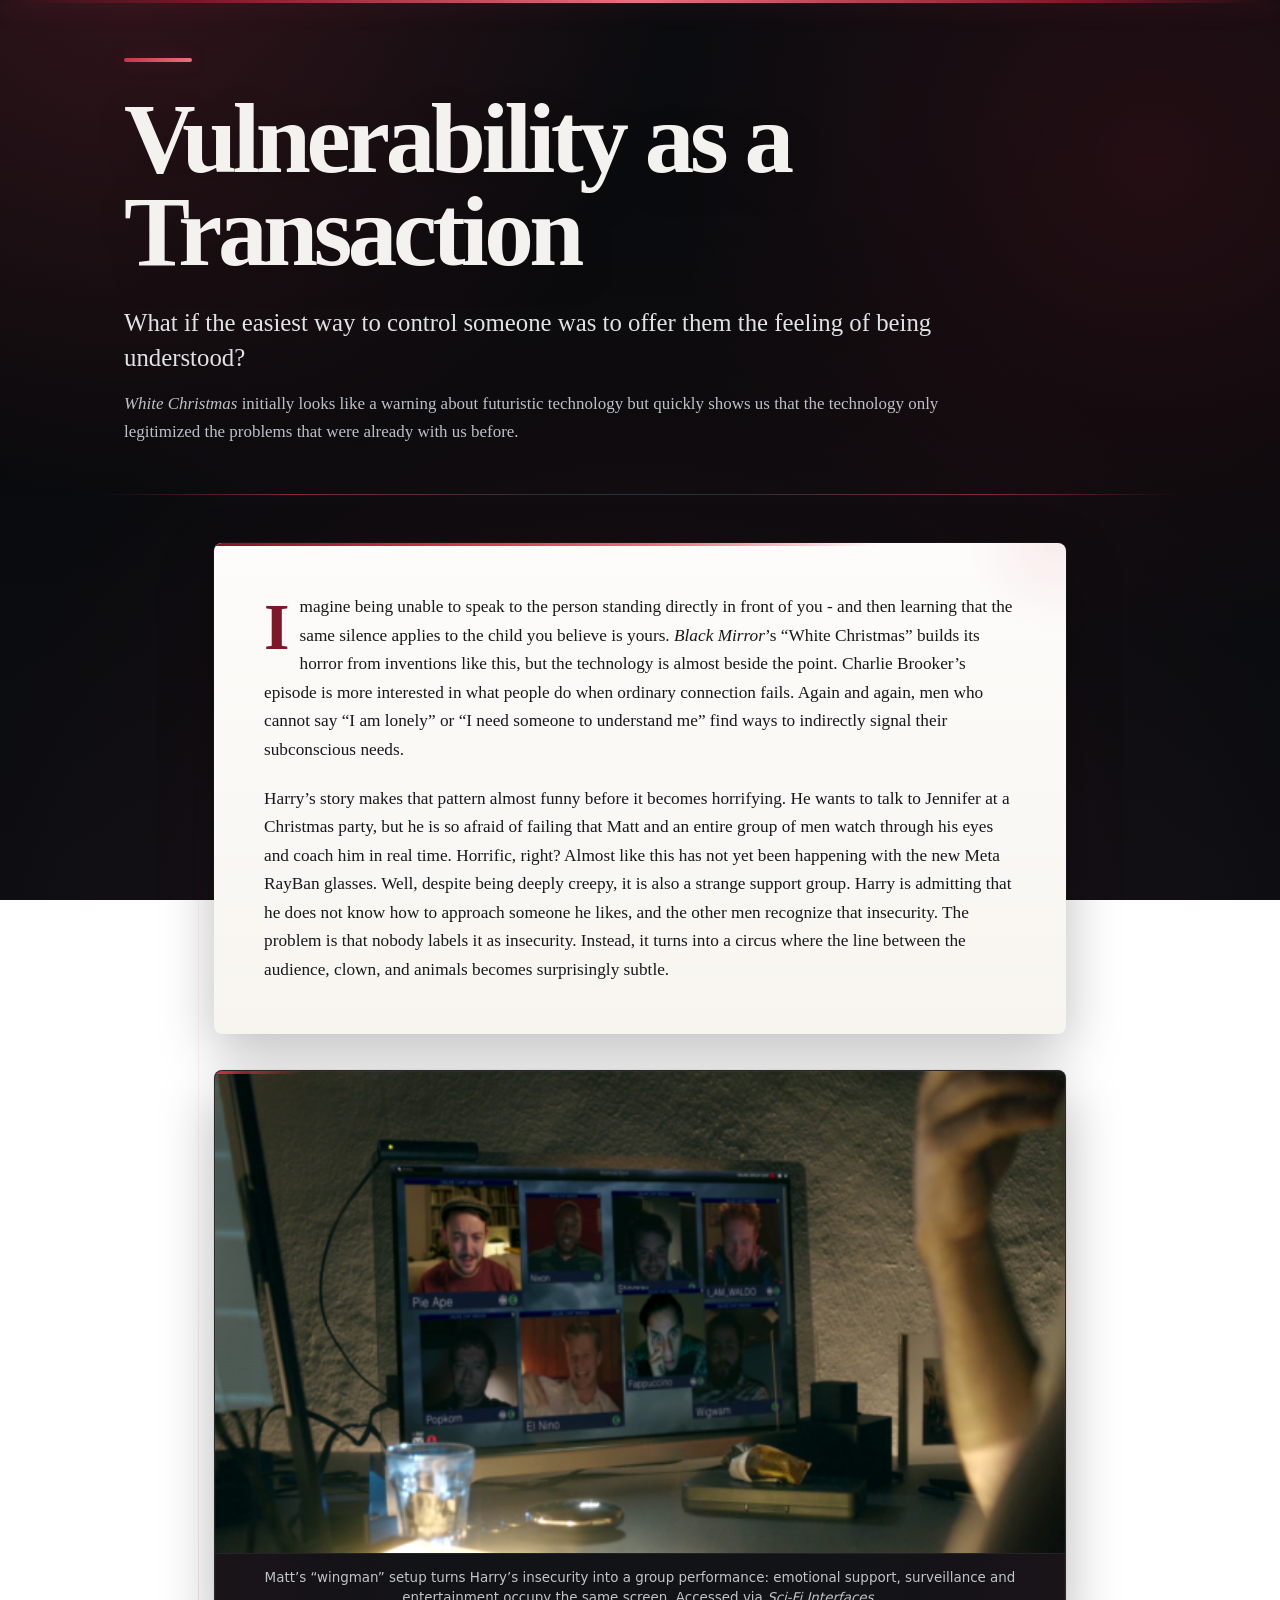
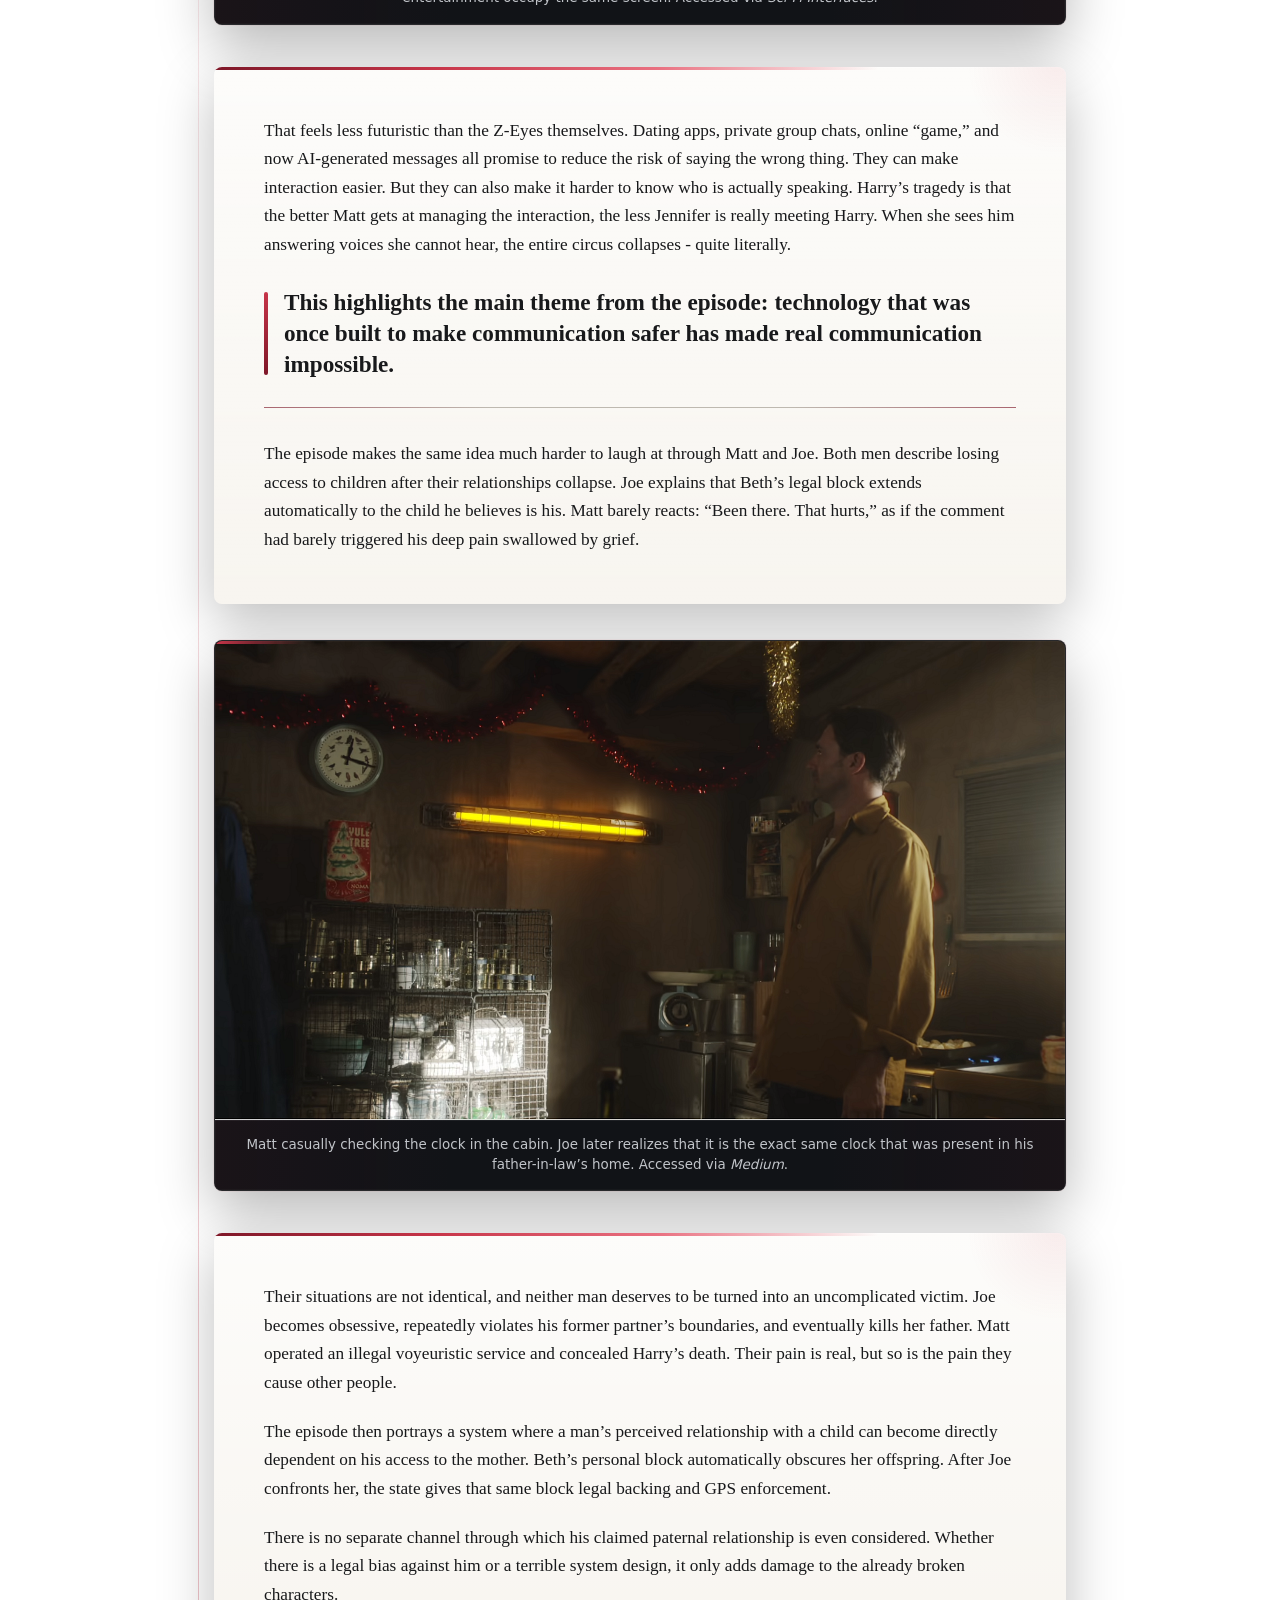
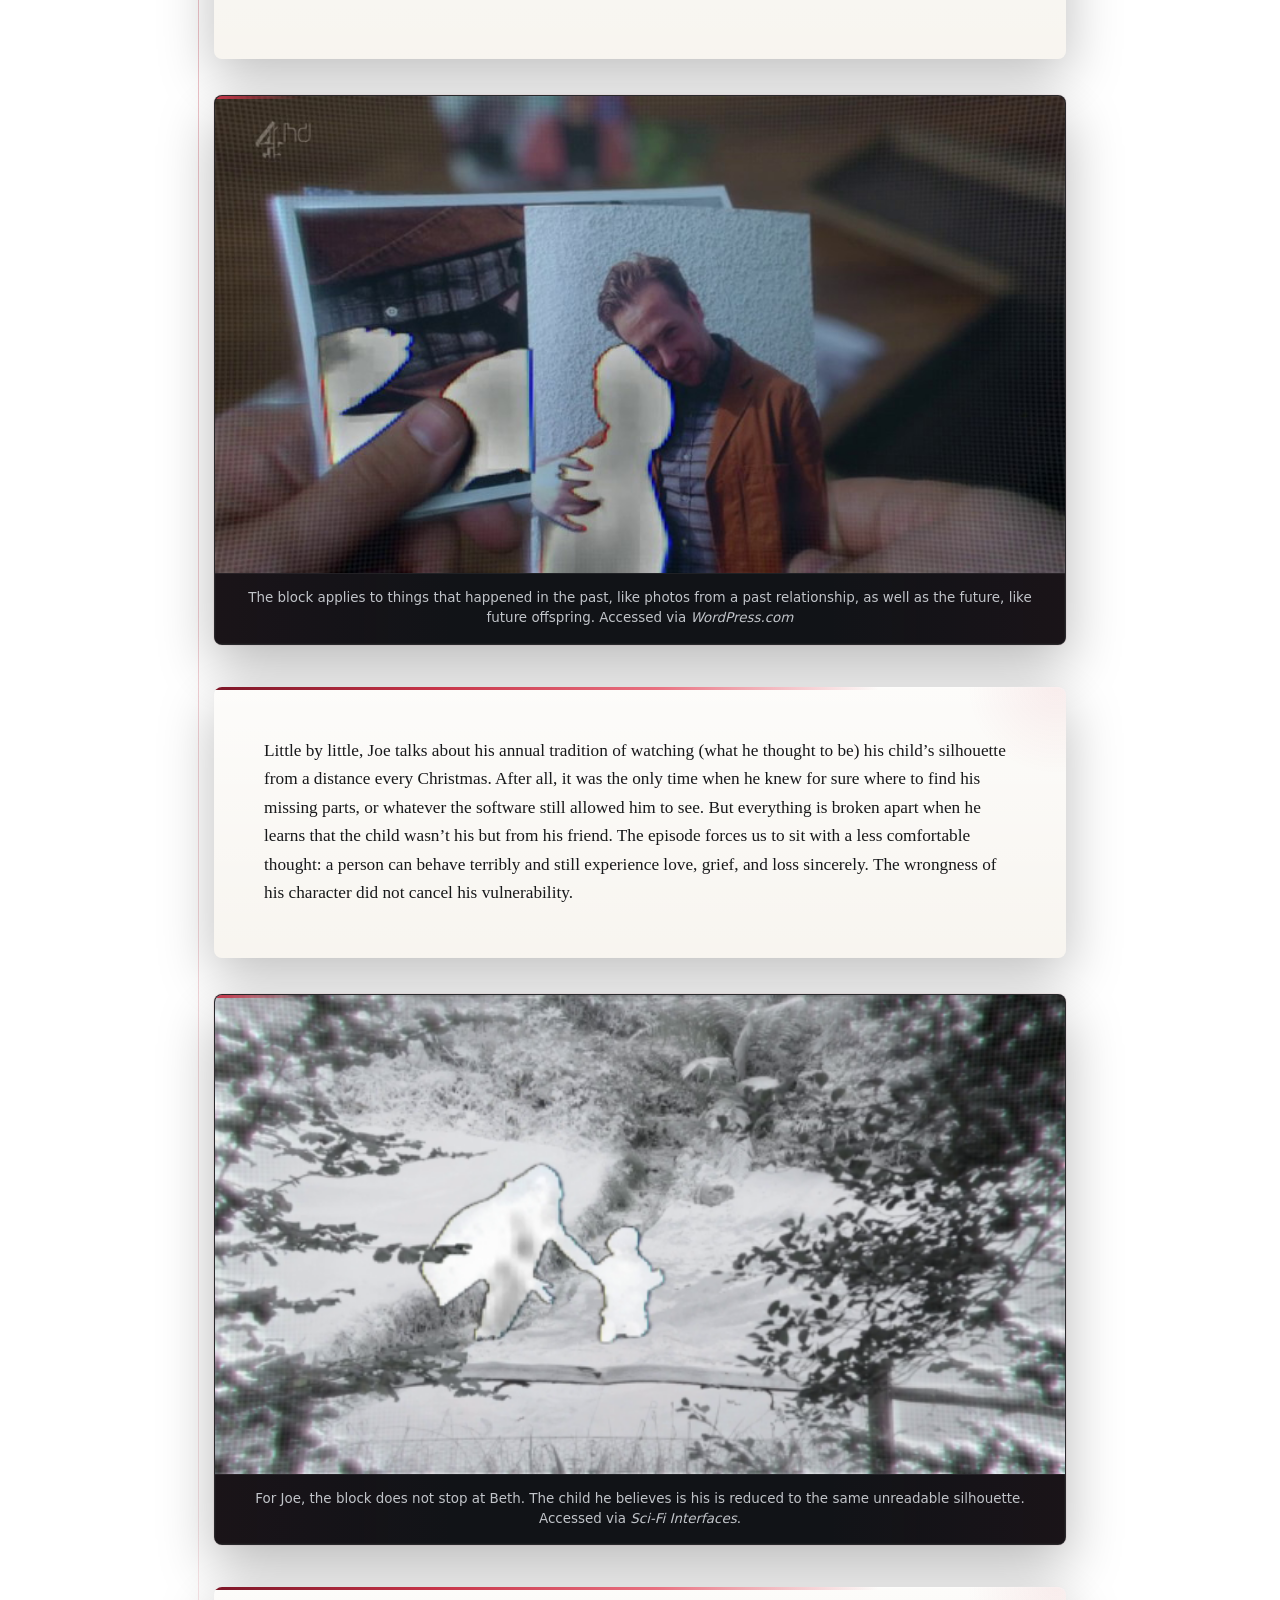
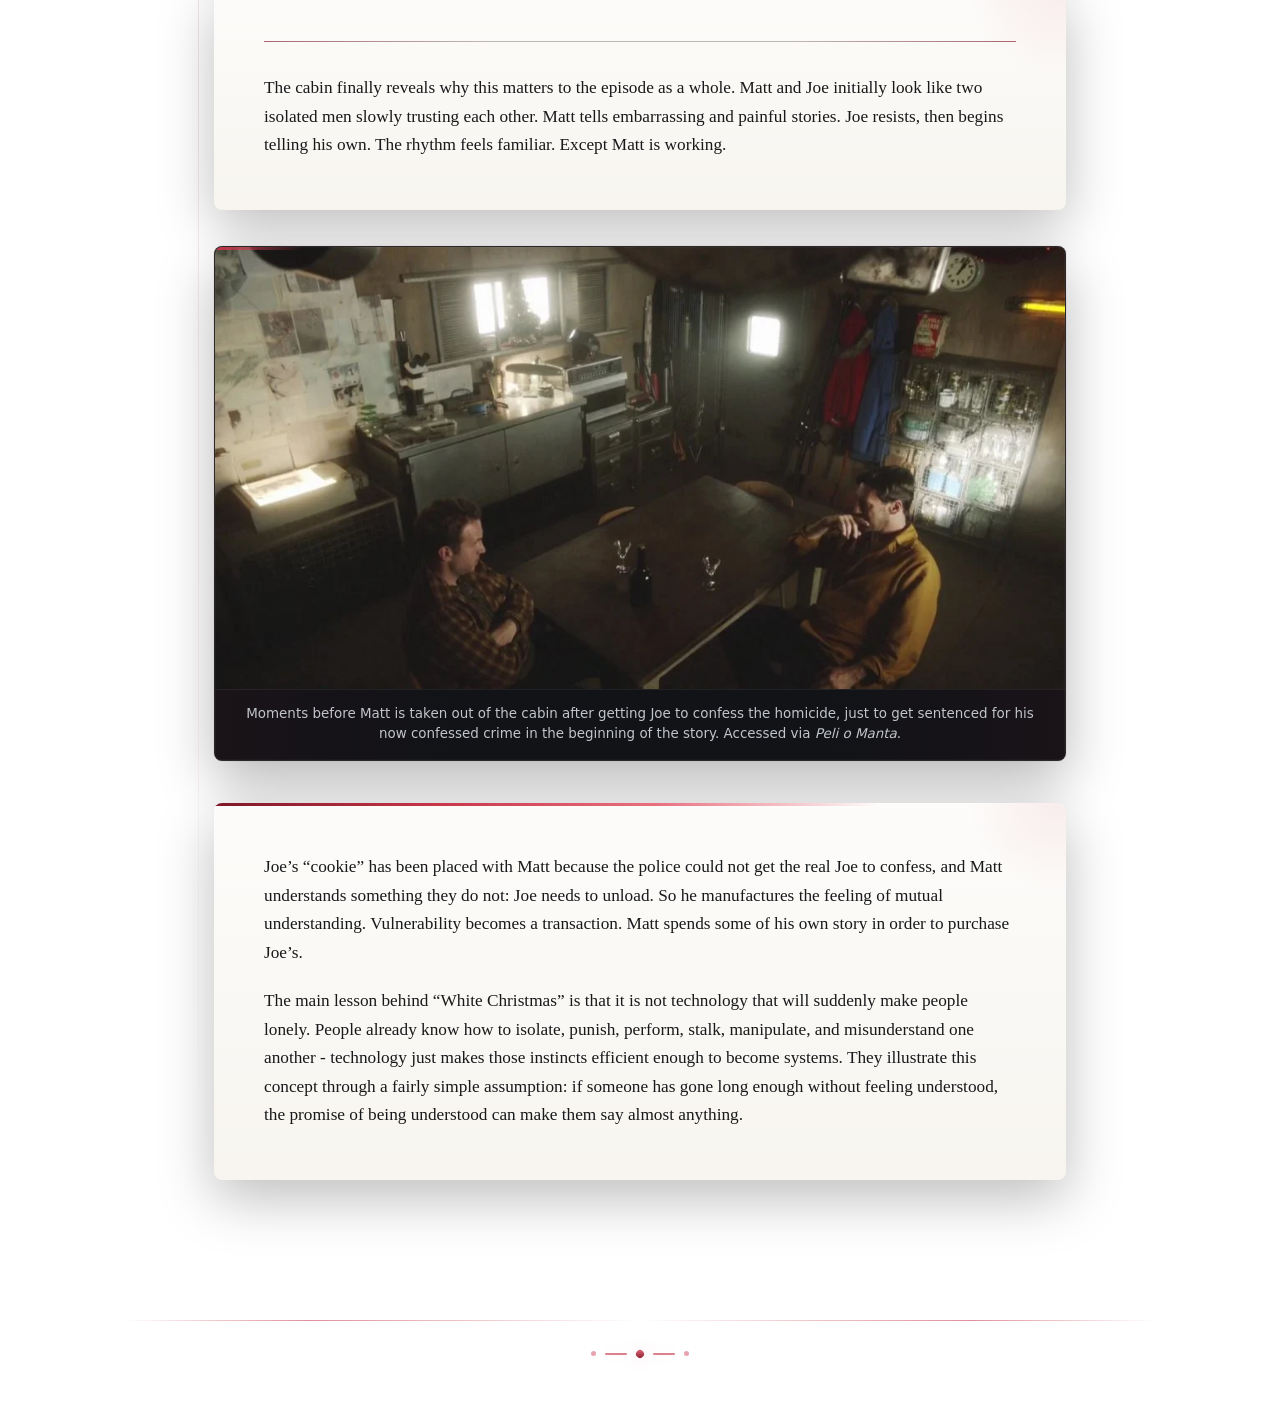
==== index.html @ bd037bde "Publish White Christmas film review" ====
<!doctype html>
<html lang="en">
<head>
<meta charset="utf-8">
<meta name="viewport" content="width=device-width,initial-scale=1">
<title>Vulnerability as a Transaction</title>
<style>
:root {
  --bg:#090a0c;
  --bg-2:#111216;
  --panel:#15171a;
  --ink:#f4f2ef;
  --muted:#aeb3b9;
  --line:#2b2e34;
  --accent:#c73549;
  --accent-deep:#7e1728;
  --accent-soft:#e97080;
  --paper:#f7f4ee;
  --paperink:#18191b;
}
* { box-sizing:border-box; }
html { scroll-behavior:smooth; }
body {
  margin:0;
  color:var(--ink);
  font-family:Inter,ui-sans-serif,system-ui,-apple-system,BlinkMacSystemFont,"Segoe UI",sans-serif;
  line-height:1.65;
  background:
    radial-gradient(circle at 10% -5%, rgba(199,53,73,.20), transparent 34rem),
    radial-gradient(circle at 90% 18%, rgba(126,23,40,.22), transparent 30rem),
    radial-gradient(circle at 50% 100%, rgba(199,53,73,.10), transparent 42rem),
    linear-gradient(180deg, #0b0c0f 0%, #090a0c 46%, #0d0e12 100%);
  background-attachment:fixed;
  overflow-x:hidden;
}
body::before {
  content:"";
  position:fixed;
  inset:0;
  pointer-events:none;
  opacity:.16;
  background-image:
    linear-gradient(rgba(255,255,255,.012) 1px, transparent 1px),
    linear-gradient(90deg, rgba(255,255,255,.01) 1px, transparent 1px);
  background-size:34px 34px;
  mask-image:linear-gradient(to bottom, rgba(0,0,0,.85), rgba(0,0,0,.18));
}
body::after {
  content:"";
  position:fixed;
  left:0;
  top:0;
  right:0;
  height:3px;
  background:linear-gradient(90deg, transparent 0%, var(--accent-deep) 16%, var(--accent-soft) 50%, var(--accent-deep) 84%, transparent 100%);
  box-shadow:0 0 26px rgba(199,53,73,.45);
  z-index:5;
}
.hero {
  max-width:1080px;
  margin:0 auto;
  padding:92px 24px 48px;
  position:relative;
}
.hero::before {
  content:"";
  position:absolute;
  left:24px;
  top:58px;
  width:68px;
  height:4px;
  border-radius:999px;
  background:linear-gradient(90deg, var(--accent), var(--accent-soft));
  box-shadow:0 0 18px rgba(199,53,73,.26);
}
h1 {
  font-family:Georgia,"Times New Roman",serif;
  font-size:clamp(3rem,8vw,6.2rem);
  line-height:.94;
  letter-spacing:-.045em;
  margin:0 0 26px;
  max-width:980px;
  text-shadow:0 12px 36px rgba(0,0,0,.22);
}
.deck {
  max-width:860px;
  margin:0 0 14px;
  font-family:Georgia,"Times New Roman",serif;
  font-size:clamp(1.18rem,2.4vw,1.55rem);
  line-height:1.45;
  color:#e1e2e4;
}
.hero-copy {
  max-width:820px;
  margin:0;
  color:#bcc1c7;
  font-family:Georgia,"Times New Roman",serif;
  font-size:1.06rem;
}
.rule {
  height:1px;
  max-width:1080px;
  margin:0 auto;
  background:linear-gradient(90deg, transparent, rgba(199,53,73,.65) 18%, var(--line) 42%, var(--line) 58%, rgba(199,53,73,.65) 82%, transparent);
}
.review {
  max-width:900px;
  margin:0 auto;
  padding:48px 24px 92px;
  position:relative;
}
.review::before {
  content:"";
  position:absolute;
  inset:20px auto 60px 8px;
  width:1px;
  background:linear-gradient(to bottom, transparent, rgba(199,53,73,.30), transparent);
}
.card {
  position:relative;
  background:
    linear-gradient(180deg, rgba(255,255,255,.72), rgba(255,255,255,.10)),
    var(--paper);
  color:var(--paperink);
  padding:clamp(28px,5vw,50px);
  border-radius:8px;
  margin:0 0 34px;
  box-shadow:
    0 18px 55px rgba(0,0,0,.26),
    0 1px 0 rgba(255,255,255,.55) inset,
    0 0 0 1px rgba(255,255,255,.035);
  font-family:Georgia,"Times New Roman",serif;
  font-size:1.08rem;
  overflow:hidden;
}
.card::before {
  content:"";
  position:absolute;
  inset:0 0 auto 0;
  height:3px;
  background:linear-gradient(90deg, var(--accent-deep), var(--accent), var(--accent-soft), transparent 78%);
}
.card::after {
  content:"";
  position:absolute;
  width:180px;
  height:180px;
  right:-80px;
  top:-92px;
  border-radius:50%;
  background:radial-gradient(circle, rgba(199,53,73,.08), transparent 70%);
  pointer-events:none;
}
.card p {
  margin:0 0 1.18em;
}
.card p:last-child {
  margin-bottom:0;
}
.dropcap:first-letter {
  float:left;
  font-size:4.1rem;
  line-height:.8;
  padding:8px 10px 0 0;
  font-weight:700;
  color:var(--accent-deep);
}
.statement {
  position:relative;
  font-size:1.45rem;
  line-height:1.32;
  font-weight:700;
  margin:28px 0!important;
  padding-left:20px;
}
.statement::before {
  content:"";
  position:absolute;
  left:0;
  top:.18em;
  bottom:.18em;
  width:4px;
  border-radius:999px;
  background:linear-gradient(180deg, var(--accent), var(--accent-deep));
}
.section-rule {
  height:1px;
  border:0;
  margin:4px 0 32px;
  background:linear-gradient(90deg, rgba(126,23,40,.65), #beb9b0 30%, #beb9b0 70%, rgba(126,23,40,.65));
}
figure {
  position:relative;
  margin:36px 0 42px;
  background:#101114;
  border:1px solid rgba(255,255,255,.10);
  overflow:hidden;
  border-radius:8px;
  box-shadow:
    0 22px 56px rgba(0,0,0,.28),
    0 0 0 1px rgba(199,53,73,.06);
}
figure::before {
  content:"";
  position:absolute;
  inset:0;
  pointer-events:none;
  z-index:2;
  box-shadow:inset 0 0 0 1px rgba(255,255,255,.025);
}
figure::after {
  content:"";
  position:absolute;
  top:0;
  left:0;
  width:88px;
  height:3px;
  z-index:3;
  background:linear-gradient(90deg, var(--accent), transparent);
}
figure img {
  width:100%;
  display:block;
  background:#202328;
  transition:transform .45s ease, filter .45s ease;
}
figure:hover img {
  transform:scale(1.012);
  filter:contrast(1.02) saturate(1.02);
}
figcaption {
  position:relative;
  padding:14px 18px 16px;
  color:#c1c4c9;
  font-size:.84rem;
  line-height:1.48;
  text-align:center;
  background:
    linear-gradient(90deg, rgba(126,23,40,.08), transparent 28%, transparent 72%, rgba(126,23,40,.08)),
    #111317;
  border-top:1px solid rgba(255,255,255,.06);
}
.site-footer {
  position:relative;
  max-width:1080px;
  margin:0 auto;
  padding:14px 24px 54px;
}
.site-footer::before {
  content:"";
  display:block;
  height:1px;
  background:linear-gradient(90deg, transparent, rgba(199,53,73,.55) 18%, rgba(255,255,255,.16) 50%, rgba(199,53,73,.55) 82%, transparent);
  margin-bottom:24px;
}
.footer-ornament {
  display:flex;
  align-items:center;
  justify-content:center;
  gap:9px;
  height:18px;
}
.footer-ornament span {
  display:block;
  border-radius:999px;
  background:var(--accent);
  box-shadow:0 0 18px rgba(199,53,73,.22);
}
.footer-ornament span:nth-child(1),
.footer-ornament span:nth-child(5) {
  width:5px;
  height:5px;
  opacity:.45;
}
.footer-ornament span:nth-child(2),
.footer-ornament span:nth-child(4) {
  width:22px;
  height:2px;
  opacity:.62;
}
.footer-ornament span:nth-child(3) {
  width:8px;
  height:8px;
  background:linear-gradient(135deg, var(--accent-soft), var(--accent-deep));
  transform:rotate(45deg);
}
@media (max-width:600px) {
  .hero { padding-top:62px; }
  .hero::before { top:38px; }
  .review { padding-top:32px; }
  .review::before { display:none; }
  .card { font-size:1.02rem; border-radius:6px; }
  figure { border-radius:6px; }
}
@media (prefers-reduced-motion:reduce) {
  figure img { transition:none; }
  figure:hover img { transform:none; }
}
@media print {
  body { background:white; color:black; }
  body::before, body::after, .hero::before, .review::before { display:none; }
  .hero, .review, .site-footer { max-width:800px; }
  .hero { padding-top:28px; }
  .rule { background:#bbb; }
  .card {
    box-shadow:none;
    border:1px solid #ddd;
    break-inside:avoid;
    background:white;
  }
  .card::before, .card::after, figure::after { display:none; }
  figure {
    box-shadow:none;
    border:1px solid #ddd;
    break-inside:avoid;
  }
  .site-footer { display:none; }
}
</style>
</head>
<body>
<header class="hero">
  <h1>Vulnerability as a Transaction</h1>
  <p class="deck">What if the easiest way to control someone was to offer them the feeling of being understood?</p>
  <p class="hero-copy"><em>White Christmas</em> initially looks like a warning about futuristic technology but quickly shows us that the technology only legitimized the problems that were already with us before.</p>
</header>

<div class="rule"></div>

<main class="review">
  <section class="card">
    <p class="dropcap">Imagine being unable to speak to the person standing directly in front of you - and then learning that the same silence applies to the child you believe is yours. <em>Black Mirror</em>’s “White Christmas” builds its horror from inventions like this, but the technology is almost beside the point. Charlie Brooker’s episode is more interested in what people do when ordinary connection fails. Again and again, men who cannot say “I am lonely” or “I need someone to understand me” find ways to indirectly signal their subconscious needs.</p>

    <p>Harry’s story makes that pattern almost funny before it becomes horrifying. He wants to talk to Jennifer at a Christmas party, but he is so afraid of failing that Matt and an entire group of men watch through his eyes and coach him in real time. Horrific, right? Almost like this has not yet been happening with the new Meta RayBan glasses. Well, despite being deeply creepy, it is also a strange support group. Harry is admitting that he does not know how to approach someone he likes, and the other men recognize that insecurity. The problem is that nobody labels it as insecurity. Instead, it turns into a circus where the line between the audience, clown, and animals becomes surprisingly subtle.</p>
  </section>

  <figure>
    <img src="[data-uri]" alt="">
    <figcaption>Matt’s “wingman” setup turns Harry’s insecurity into a group performance: emotional support, surveillance and entertainment occupy the same screen. Accessed via <em>Sci‑Fi Interfaces</em>.</figcaption>
  </figure>

  <section class="card">
    <p>That feels less futuristic than the Z-Eyes themselves. Dating apps, private group chats, online “game,” and now AI-generated messages all promise to reduce the risk of saying the wrong thing. They can make interaction easier. But they can also make it harder to know who is actually speaking. Harry’s tragedy is that the better Matt gets at managing the interaction, the less Jennifer is really meeting Harry. When she sees him answering voices she cannot hear, the entire circus collapses - quite literally.</p>

    <p class="statement">This highlights the main theme from the episode: technology that was once built to make communication safer has made real communication impossible.</p>

    <hr class="section-rule">

    <p>The episode makes the same idea much harder to laugh at through Matt and Joe. Both men describe losing access to children after their relationships collapse. Joe explains that Beth’s legal block extends automatically to the child he believes is his. Matt barely reacts: “Been there. That hurts,” as if the comment had barely triggered his deep pain swallowed by grief.</p>
  </section>

  <figure>
    <img src="[data-uri]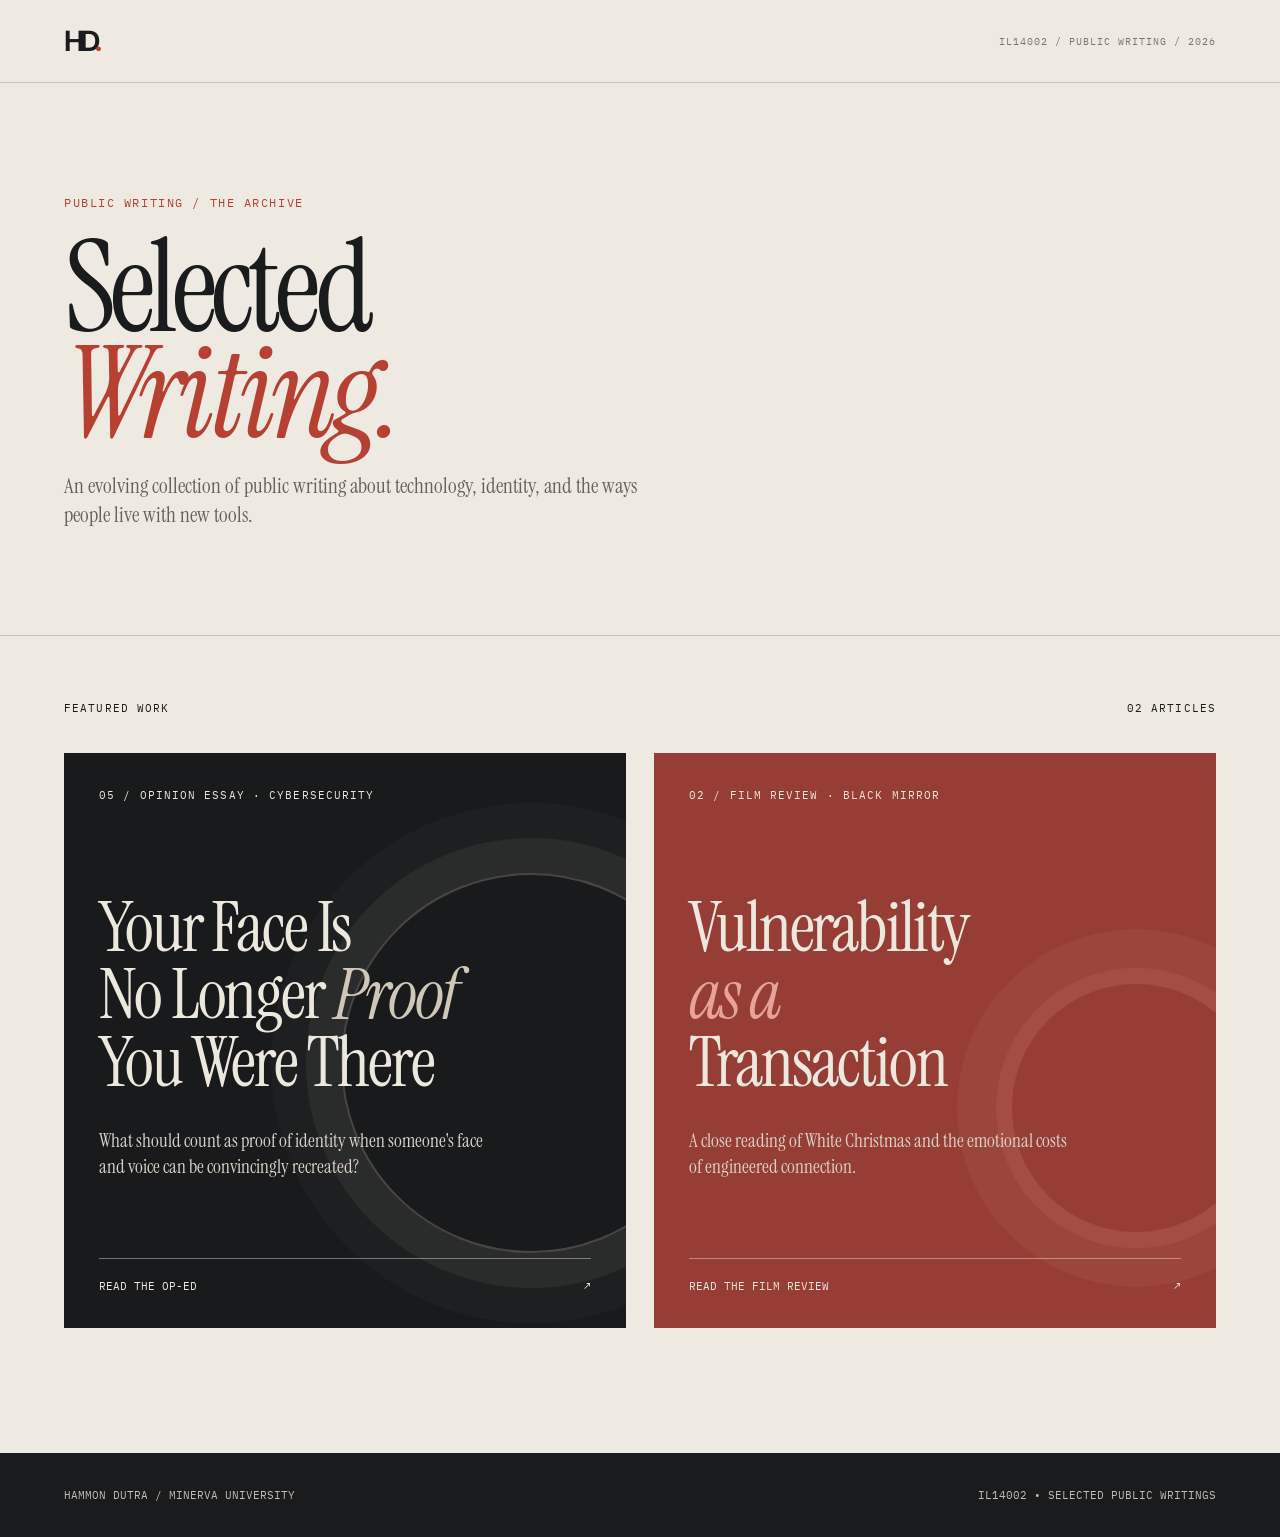
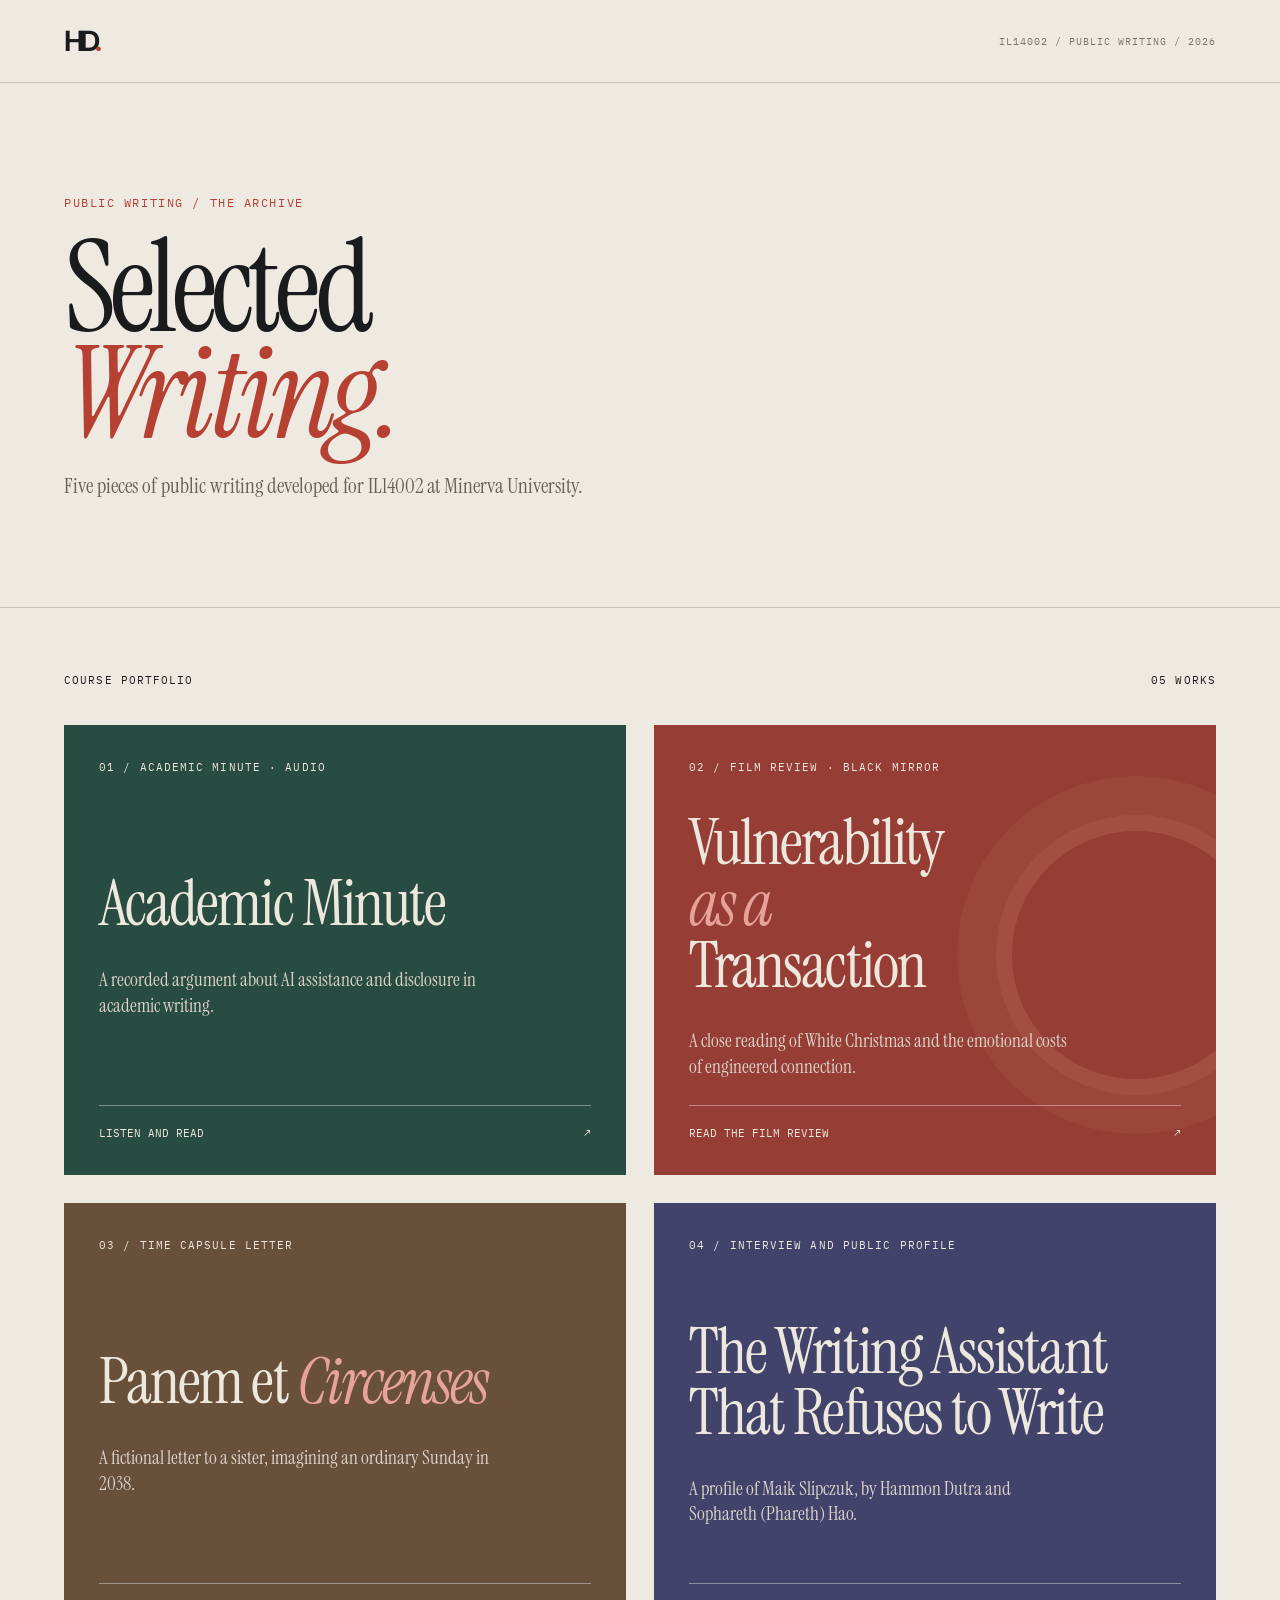
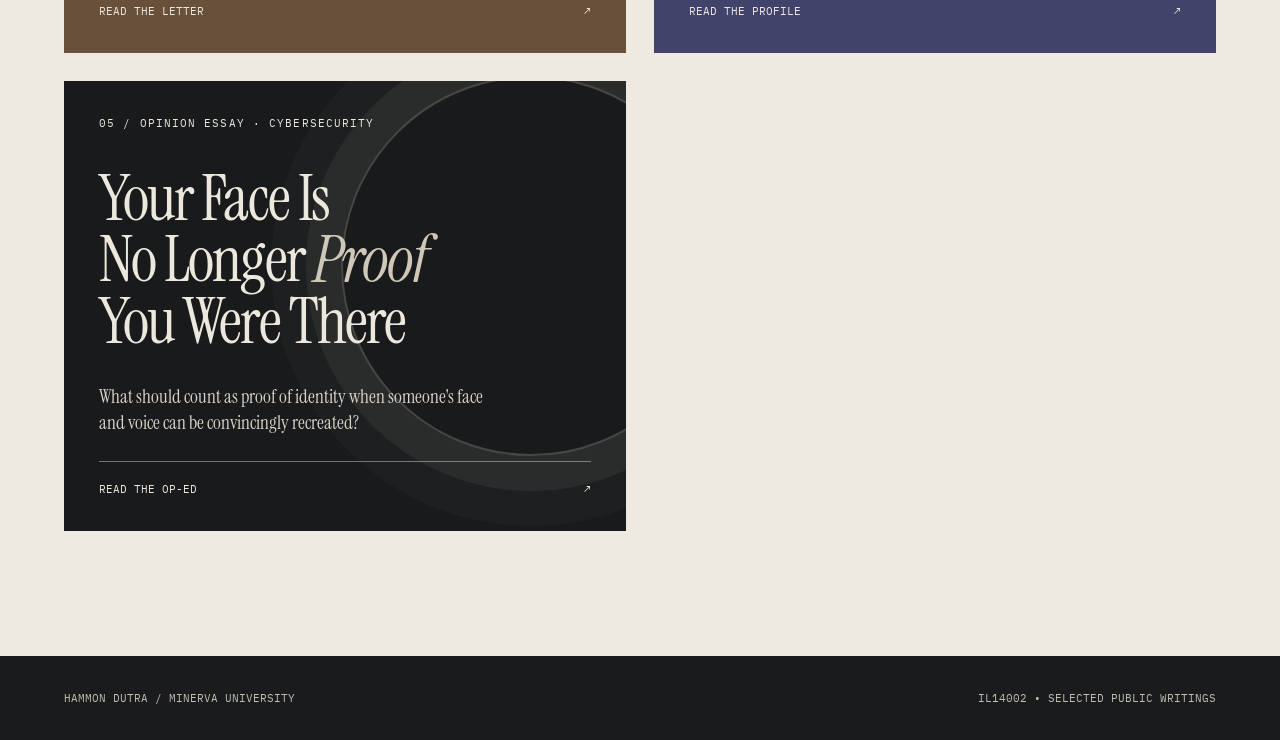
